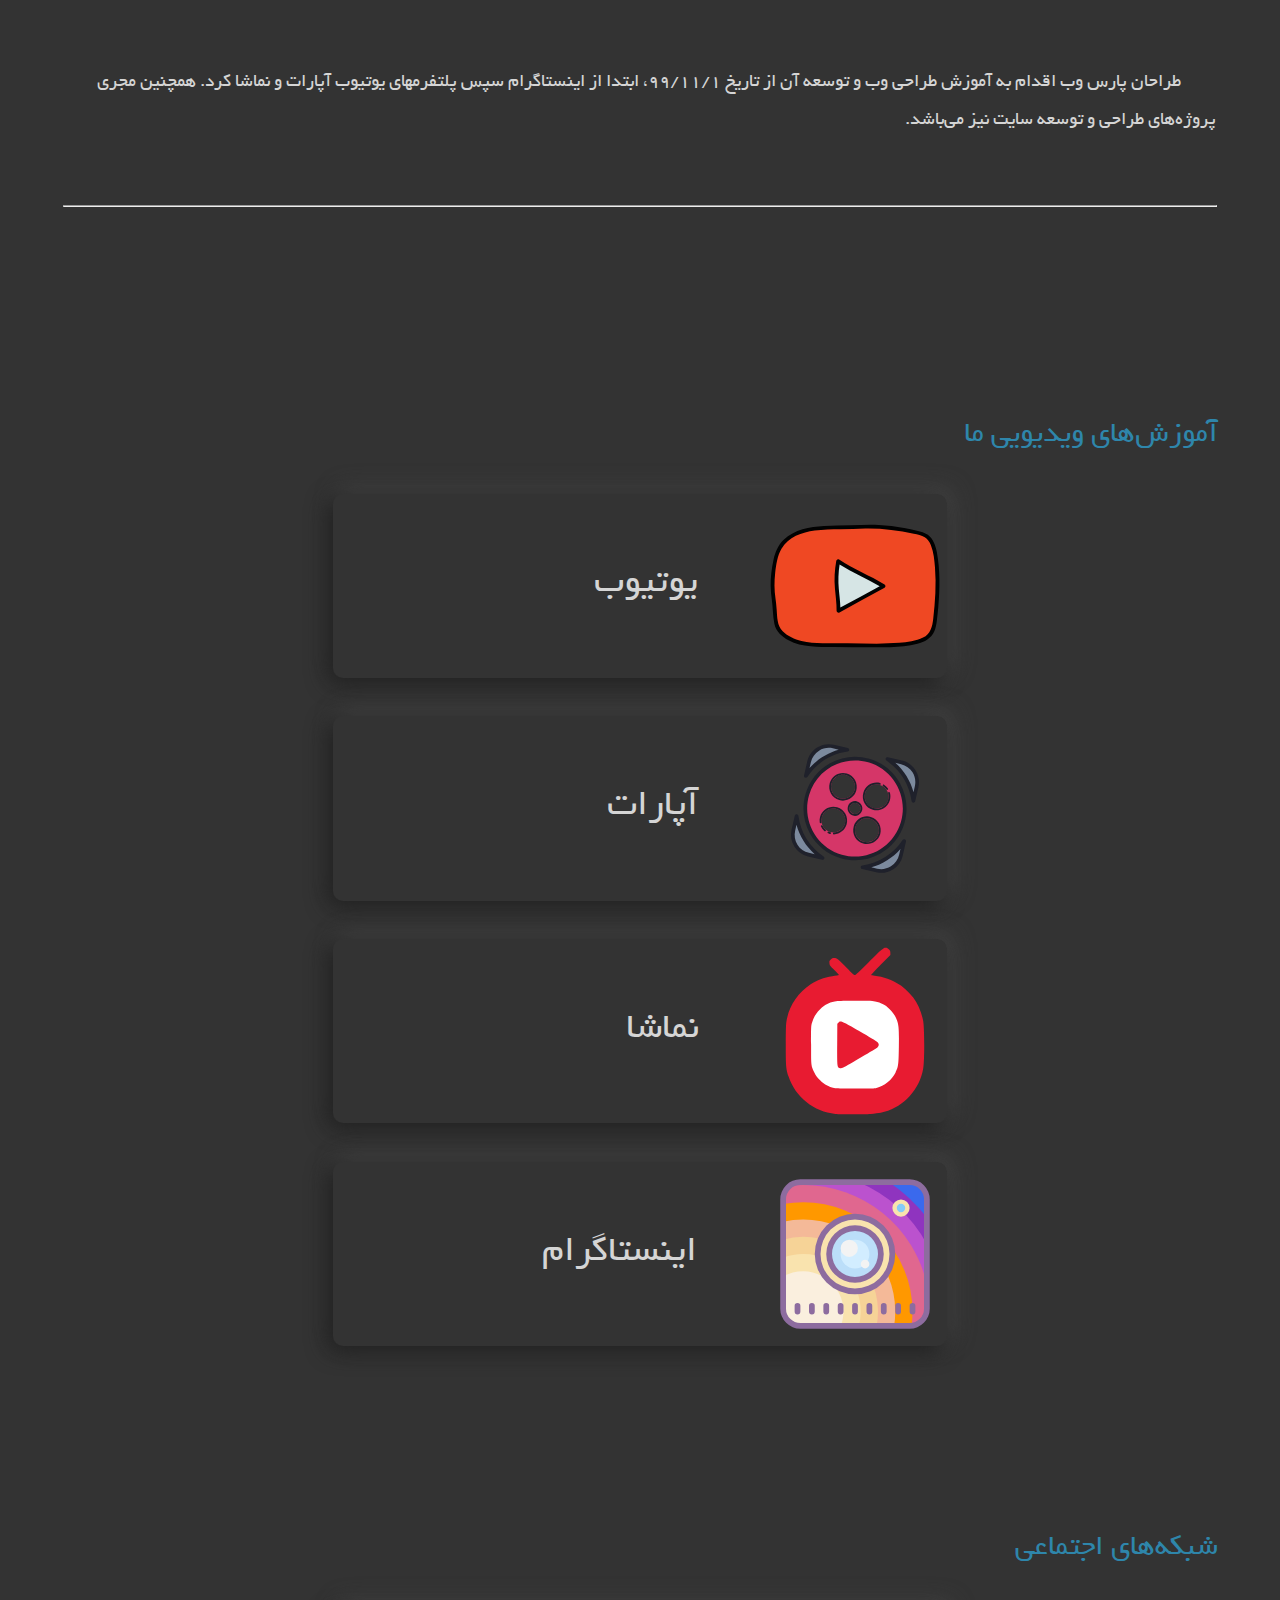
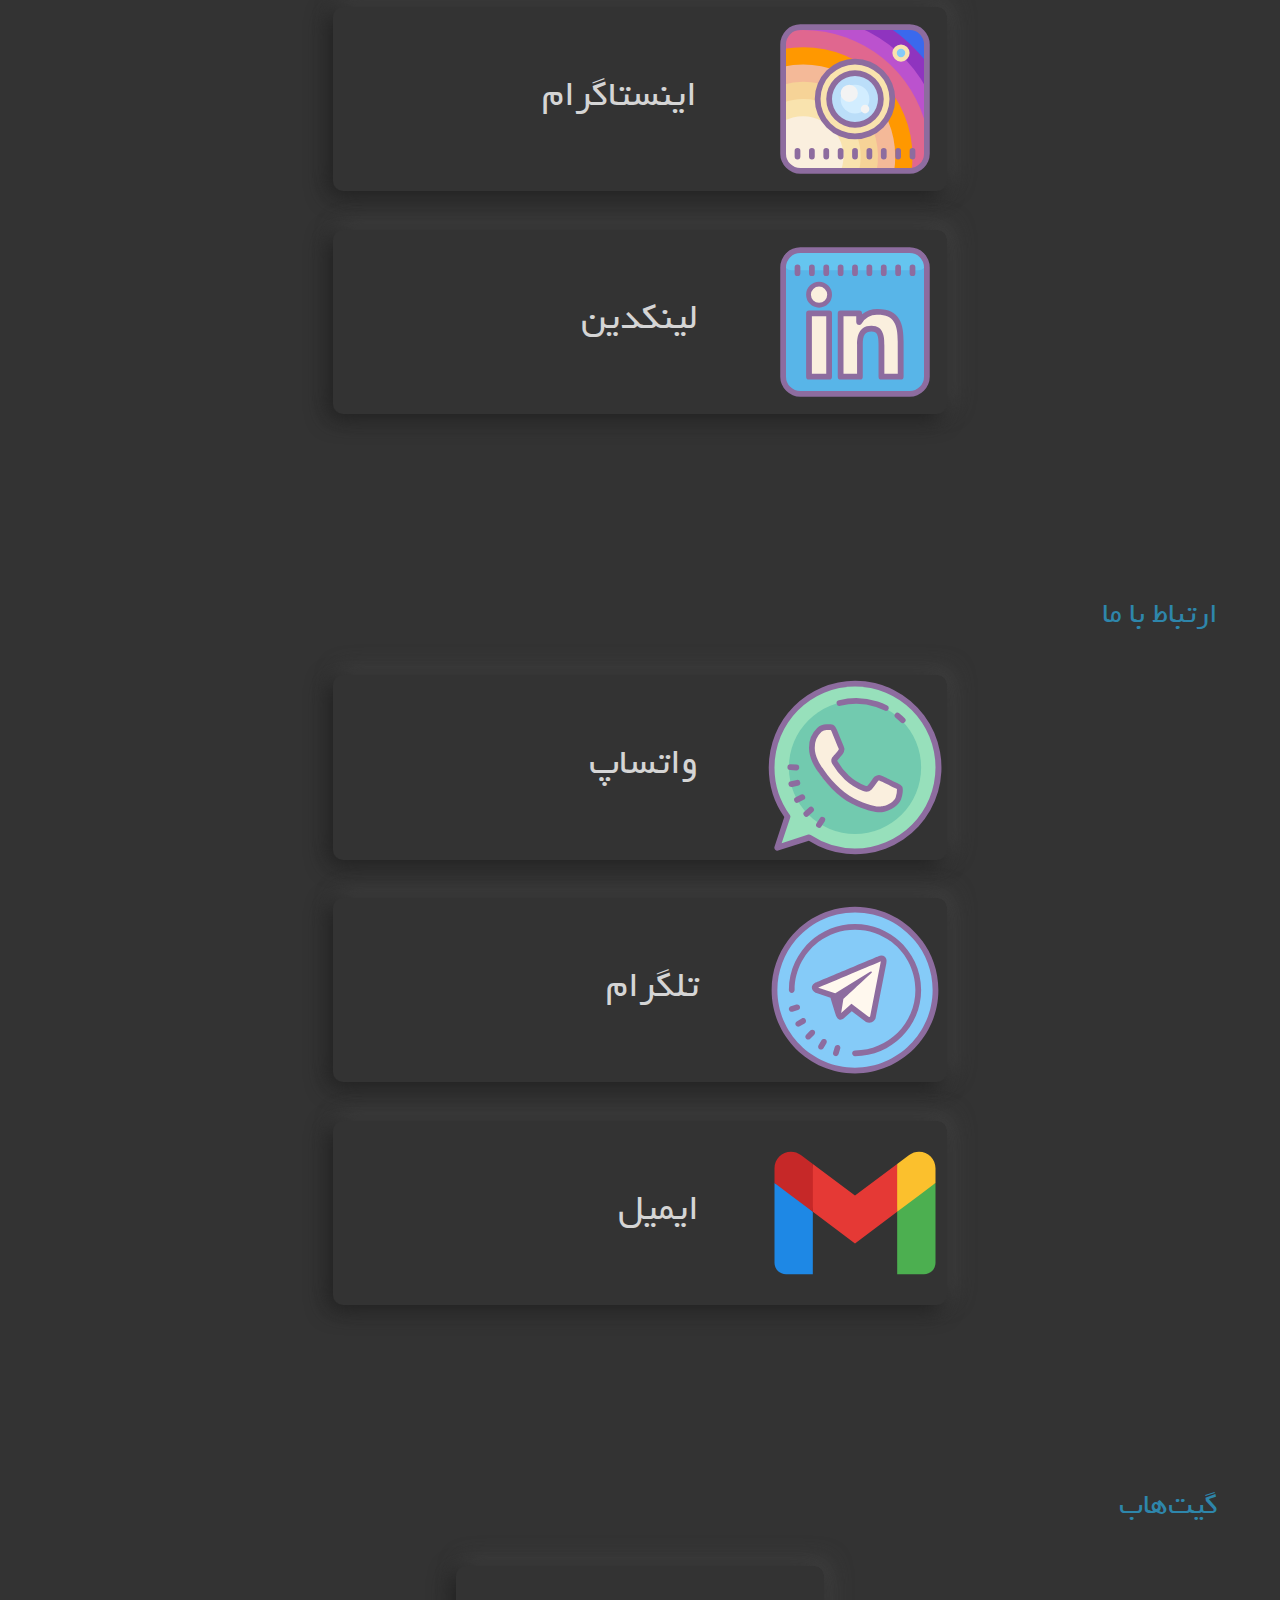
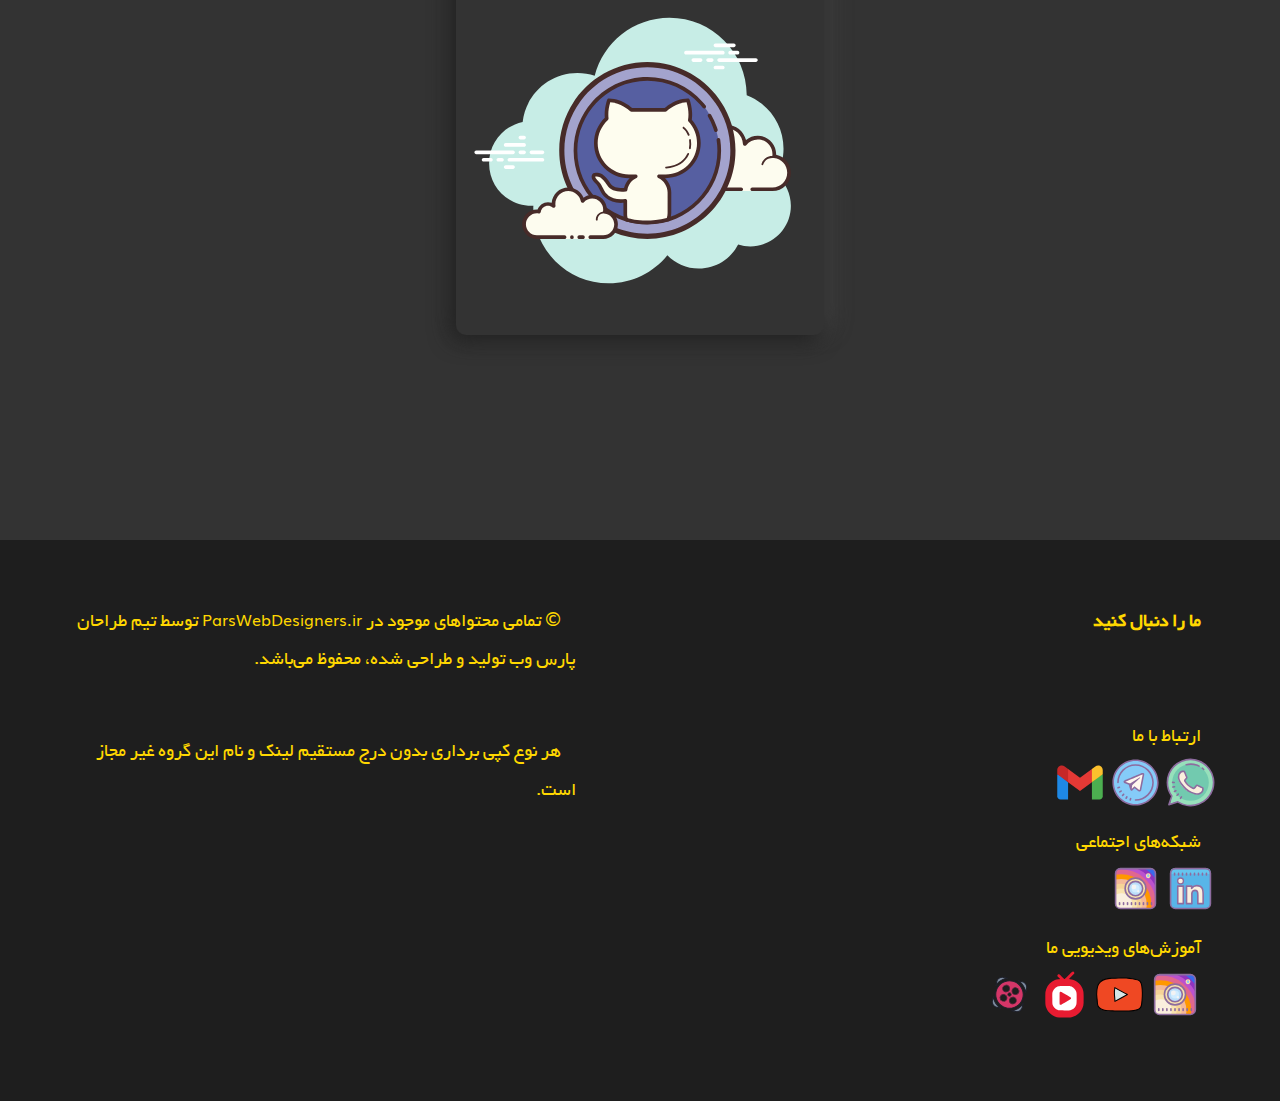
==== aboutus.html @ df64f540 "change fontsize instagram in about.html button" ====
<!DOCTYPE html>
<html lang="fa">
    <head>
        <meta charset="utf-8"/>
        <meta name="description" content=""/>
        <meta name="keywords" content=""/>
        <meta name="author" content="arya yaminy * 010arya010@gmail.com"/>
        <meta name="viewport" content="width=device-width , initial-scale=1"/>
        <link rel="icon" href="./img/icon.png"/>
        <link rel="stylesheet" type="text/css" media="only screen and (min-width: 0px) and (max-width:600px)" href="./css/600K.css"/>
        <link rel="stylesheet" type="text/css" media="only screen and (min-width: 601px)" href="./css/600B.css"/>
        <title></title>
    </head>
    <body>
        <header>
            <p style="margin: 5%;">طراحان پارس وب اقدام به آموزش طراحی وب و توسعه آن از تاریخ 99/11/1، ابتدا از 
            اینستاگرام سپس پلتفرمهای یوتیوب آپارات و نماشا کرد. همچنین مجری پروژه‌های طراحی و توسعه سایت نیز می‌باشد.</p>
        </header>
        <hr style="width: 90%;margin: auto;"/>
        <main>
            <section>
                <p class="aboutus-head">آموزش‌های ویدیویی ما</p>

                <section>
                    <br>
                    <a href="https://www.youtube.com/channel/UCqETI6yPthdZq1aOGPH5ucQ" target="_blank">
                    <section class="links">
                        <img src="./img/socialmedia/learn/youtube.svg" style="width:30%;">
                        <p style="margin-right:10%;font-size: 200%;">یوتیوب</p>
                    </section>
                    </a>
                    <br>
                    <a href="https://www.aparat.com/ParsWebDesigners" target="_blank">
                    <section class="links">
                        <img src="./img/socialmedia/learn/aparat.svg" style="width:30%;">
                        <p style="margin-right:10%;font-size: 200%;">آپارات</p>
                    </section>
                    </a>
                    <br>
                    <a href="https://www.namasha.com/ParsWebDesigners/videos" target="_blank">
                    <section class="links">
                        <img src="./img/socialmedia/learn/namasha.svg" style="width:30%;">
                        <p style="margin-right:10%;font-size: 200%;">نماشا</p>
                    </section>
                    </a>
                    <br>
                    <a href="https://www.instagram.com/parswebdesigners/" target="_blank">
                    <section class="links">
                        <img src="./img/socialmedia/learn/instagram.svg" style="width:30%;">
                        <p class="instagram">اینستاگرام</p>
                    </section>
                    </a>
                </section>
            </section>
            <section>
                <p class="aboutus-head">شبکه‌های اجتماعی</p>
                <section>
                    <br>
                    <a href="https://www.instagram.com/parswebdesigners/" target="_blank">
                    <section class="links">
                        <img src="./img/socialmedia/socialmedia/instagram.svg" style="width:30%;">
                        <p class="instagram">اینستاگرام</p>
                    </section>
                    </a>
                    <br>
                    <a href="https://www.linkedin.com/company/76335561/admin/" target="_blank">
                    <section class="links">
                        <img src="./img/socialmedia/socialmedia/linkedin.svg" style="width:30%;">
                        <p style="margin-right:10%;font-size: 200%;">لینکدین</p>
                    </section>
                    </a>
                </section>
                
            </section> 
            <section>
                <p class="aboutus-head">ارتباط با ما</p>
                <section>
                    <br>
                    <a href="https://api.whatsapp.com/send?phone=989300805515" target="_blank">
                    <section class="links">
                        <img src="./img/socialmedia/connect/whatsapp.svg" style="width:30%;">
                        <p style="margin-right:10%;font-size: 200%;">واتساپ</p>
                    </section>
                    </a>
                    <br>
                    <a href="https://t.me/parswebdesigners" target="_blank">
                    <section class="links">
                        <img src="./img/socialmedia/connect/telegram.svg" style="width:30%;">
                        <p style="margin-right:10%;font-size: 200%;">تلگرام</p>
                    </section>
                    </a>
                    <br>
                    <a href="mailto:parswebdesigners@gmail.com" target="_blank">
                    <section class="links">
                        <img src="./img/socialmedia/connect/gmail.svg" style="width:30%;">
                        <p style="margin-right:10%;font-size: 200%;">ایمیل</p>
                    </section>
                    </a>
                </section>
            </section>
            <section>
                <p class="aboutus-head">گیت‌هاب</p><br>
                <a href="https://github.com/ParsWebDesigners?tab=repositories">
                <section class="links" style="text-align:center;width:30%;">
                <img src="./img/socialmedia/github.svg" style="width:100%;"/>
                </section>
                </a>    
            </section>
        </main>
        
        <footer>
            <section style="float: left;width: 40%;padding: 5%;">
                <p>&copy; تمامی محتواهای موجود در <span style="font-size: 85%;">ParsWebDesigners.ir</span> توسط تیم طراحان پارس وب تولید و طراحی شده، محفوظ می‌باشد.</p><br>
                <p style="margin-top: 3%;width: 100%;">هر نوع کپی برداری بدون درج مستقیم لینک و نام این گروه غیر مجاز است.</p>                
            </section>

            <section style="float: right;width: 40%;padding: 5%;">
                <p><b>ما را دنبال کنید</b></p>
                <br><br>
                <p>ارتباط با ما</p>
                <a href="https://api.whatsapp.com/send?phone=989300805515"><img src="./img/socialmedia/connect/whatsapp.svg" class="width10_footer"></a>
                <a href="https://t.me/parswebdesigners"><img src="./img/socialmedia/connect/telegram.svg" class="width10_footer"></a>
                <a href="mailto:parswebdesigners@gmail.com"><img src="./img/socialmedia/connect/gmail.svg" class="width10_footer"></a>
                <br>
                <p>شبکه‌های اجتماعی</p> 
                <a href="https://www.linkedin.com/company/parswebdesigners"><img src="./img/socialmedia/socialmedia/linkedin.svg" class="width10_footer"></a>
                <a href="https://www.instagram.com/parswebdesigners/"><img src="./img/socialmedia/socialmedia/instagram.svg" class="width10_footer"></a>
                <!-- <img src="./img/socialmedia/social media/badgeRGB.svg" class="width10_footer"> -->
                <br>
                <p>آموزش‌های ویدیویی ما</p>
                <div class="desktop-img">
                    <a href="https://www.instagram.com/parswebdesigners/"><img src="./img/socialmedia/learn/instagram.svg" class="block-img"></a>
                    <a href="https://www.youtube.com/channel/UCqETI6yPthdZq1aOGPH5ucQ"><img src="./img/socialmedia/learn/youtube.svg" class="block-img"></a>
                    <a href="https://www.namasha.com/ParsWebDesigners/videos"><img src="./img/socialmedia/learn/namasha.svg" class="block-img"></a>
                    <a href="https://www.aparat.com/ParsWebDesigners"><img src="./img/socialmedia/learn/aparat.svg" class="block-img"></a>
                </div>
            </section>
            <div style="clear: both;"></div>
       </footer>
    </body>
</html>
---- css/600K.css ----
*{
    padding: 0px;
    margin: 0px;
}
@font-face{
    font-family:fa;
    src:url('./font/Yekan.ttf'),url('./font/Yekan.woff?#iefix');
}
@font-face{
    font-family: eng;
    src:url('./font/Muli.ttf'),url('./font/Muli.woff?#iefix');
}
a{
    color: #d5d5d5;
    text-decoration: none;
}
body{
    background-color: #333;
    color: #d5d5d5;
    direction: rtl;
    line-height: 200%;
    font-size: 110%;
    font-family: fa,eng;
    text-indent: 4%;
}
.width-img-head{
    width: 100%;
}
.img-fig{
    display:block;margin:auto;width: 90%;       
}
.figcaption-index{
    font-weight: bolder;font-size: 200%;padding: 5% 5% 0 0;margin-top: 2%;
}
.article-link_index{
    padding:5%; background-color:#119822;text-decoration: none;color: #fff;border-radius: 10px;
}
.article-link_index:active{
    background: linear-gradient(225deg, #0f891f, #12a324);
}
.article-link_index:hover{
    background: linear-gradient(225deg, #0f891f, #12a324);
}
main{
    margin: 1%;padding: 1%;
} 
.neo-soft{
    padding: 5%;border-radius: 30px;
    background: linear-gradient(225deg, #373737, #2e2e2e);
    box-shadow:  -10px 10px 20px #141414,
                 10px -10px 20px #525252;
}
footer{
    margin-top: 15%;
    background-color: #1e1e1e;
    color: #ffd700;
    font-size: 70%;
}
.width10_footer{
    width:20%;
    padding: 1%;
}
.block-img{
    display: block;
    width: 25%;
    padding: 1%;
}
.aboutus-img_learn{
    width: 50%;
    margin: 5%;
}
#aboutus-img_learn{
    width: 35%;
}
.img-container{
display: flex;align-items: center;
text-align: center;
justify-content: center;
}
.aboutus-img_socialmedia{
    width: 15%;
    margin: 5%;
}
.aboutus-img_connect{
    width: 15%;
    margin: 5%;
}
.aboutus-head{
    color: #2e86ab;
    font-size: 150%;
    margin-top: 15%;
}
.links{
    box-shadow:  -5px 5px 21px #1e1e1e,5px -5px 21px #484848;
    border-radius: 10px;
    width:70%;
    margin: 0 auto;
    display: flex;
    align-items: center;
}
.links:hover{
    box-shadow: inset -5px 5px 21px #1e1e1e,
            inset 5px -5px 21px #484848;
}
.links:active{
    box-shadow: inset -5px 5px 21px #1e1e1e,
            inset 5px -5px 21px #484848;
}
.instagram{
    margin-right:10%;font-size: 160%;font-weight: 500;
}
/*code editor*/
#Editor {
    direction: ltr;
    width: 100%;
    height: 500px;
    margin: 0 auto 0 auto;
    font-family: eng;
}

.Keys{
    display: inline-block;
    width: 50%;
     
}

#Key{
    display: none;
    
}

#Output-hide{
    display: none;
}

#Editor textarea,iframe{
    border:2px solid #ddd;
    height:500px;
    display: flex;
    padding: 10px;
    width: calc(100% - 20px);
}

#Editor textarea{
    resize: none;
    font-family: eng;
    background-color: #151718;
    color: #55b5db;
    font-size: 100%;
    display: block;
    font-family: eng;
}

#Editor textarea,input,iframe {
    border: none;
    overflow: auto;
    outline: none;

    -webkit-box-shadow: none;
    -moz-box-shadow: none;
    box-shadow: none;

}
#Browser{
    background-color: white;
}

#Run{
    text-align: center;
    height: auto;
    width: 100%;
    border-radius: 5px;
    
}
.Run__key{
    width: 50%;
    font-size: 125%;
    color: #8b0000;
    background-color: rgba(213,213,213,0.85); 
    font-family: eng;
    border-radius: 10px;
    box-shadow: 4px 8px 1px #5d5d5d;
    margin: 10% auto;
}

.Run__key:hover{
    font-weight: bold;
    text-shadow: 2.5px 2.5px 2px #1d0000;
    background-color: rgba(213,213,213);
    box-shadow: 4px 8px 1px rgba(213,213,213,0.7);
    
}
---- css/600B.css ----
*{
    padding: 0px;
    margin: 0px;
}
a{
    color: #d5d5d5;
    text-decoration: none;
}
@font-face{
    font-family:fa;
    src:url('./font/Yekan.ttf'),url('./font/Yekan.woff?#iefix');
}
@font-face{
    font-family: eng;
    src:url('./font/Muli.ttf'),url('./font/Muli.woff?#iefix');
}
body{
    background-color: #333;
    color: #d5d5d5;
    direction: rtl;
    line-height: 200%;
    font-size: 120%;
    font-family: fa,eng;
    text-indent: 3%;
}
.width-img-head{
    width: 50%;
}
.img-fig{
    display:block;margin:auto;width: 70%;       
}
.figcaption-index{
    font-weight: bolder;font-size: 250%;padding: 5% 5% 5% 0;
}
.article-link_index{
    padding:3%; background:linear-gradient(225deg, #12a324, #0f891f);text-decoration: none;color: #fff;border-radius: 10px;
}
.article-link_index:active{
    background: linear-gradient(225deg, #0f891f, #12a324);
}
.article-link_index:hover{
    background: linear-gradient(225deg, #0f891f, #12a324);
}
main{
    margin: 1%;padding: 1%;
} 
.neo-soft{
    padding: 5%;border-radius: 30px;
    background: linear-gradient(225deg, #373737, #2e2e2e);
    box-shadow:  -10px 10px 20px #141414,
                 10px -10px 20px #525252;
}
footer{
    margin-top: 15%;
    background-color: #1e1e1e;
    color: #ffd700;
}
.width10_footer{
    width:10%;
}
.block-img{
    display: inline-block;
    width: 10%;
}
.aboutus-img_learn{
    width: 50%;
    margin: 5%;
}
#aboutus-img_learn{
    width: 35%;
}
.img-container{
display: flex;align-items: center;
text-align: center;
justify-content: center;
}
.aboutus-img_socialmedia{
    width: 15%;
    margin: 5%;
}
.aboutus-img_connect{
    width: 15%;
    margin: 5%;
}
.aboutus-head{
    color: #2e86ab;
    font-size: 160%;
    margin-top: 15%;
}
.links{
    box-shadow:  -5px 5px 21px #1e1e1e,5px -5px 21px #484848;
    border-radius: 10px;
    width:50%;
    margin: 0 auto;
    display: flex;
    align-items: center;
}
.links:hover{
    box-shadow: inset -5px 5px 21px #1e1e1e,
            inset 5px -5px 21px #484848;
}
.links:active{
    box-shadow: inset -5px 5px 21px #1e1e1e,
            inset 5px -5px 21px #484848;
}
.instagram{
    margin-right:10%;font-size: 200%;
}
/*code editor*/
#Editor {
    direction: ltr;
    width: 590px;
    height: 590px;
    margin: 0 auto 0 auto;
    font-family: eng;
}

.Keys{
    display: inline-block;
    width: 50%;
     
}

#Key{
    display: none;
    
}

#Output-hide{
    display: none;
}

#Editor textarea,iframe{
    border:2px solid #ddd;
    height: 590px;
    display: flex;
    padding: 10px;
    width: 570px;
}

#Editor textarea{
    resize: none;
    font-family: eng;
    background-color: #151718;
    color: #55b5db;
    font-size: 100%;
    display: block;
    font-family: eng;
}

#Editor textarea,input,iframe {
    border: none;
    overflow: auto;
    outline: none;

    -webkit-box-shadow: none;
    -moz-box-shadow: none;
    box-shadow: none;

}
#Browser{
    background-color: white;
}

#Run{
    text-align: center;
    height: auto;
    width: 100%;
    border-radius: 5px;
}
.Run__key{
    width: 50%;
    font-size: 125%;
    color: #8b0000;
    background-color: rgba(213,213,213,0.85); 
    font-family: eng;
    border-radius: 10px;
    box-shadow: 4px 8px 1px #5d5d5d;
    margin: 5% auto;
}

.Run__key:hover{
    font-weight: bold;
    text-shadow: 2.5px 2.5px 2px #1d0000;
    background-color: rgba(213,213,213);
    box-shadow: 4px 8px 1px rgba(213,213,213,0.7);
    
}
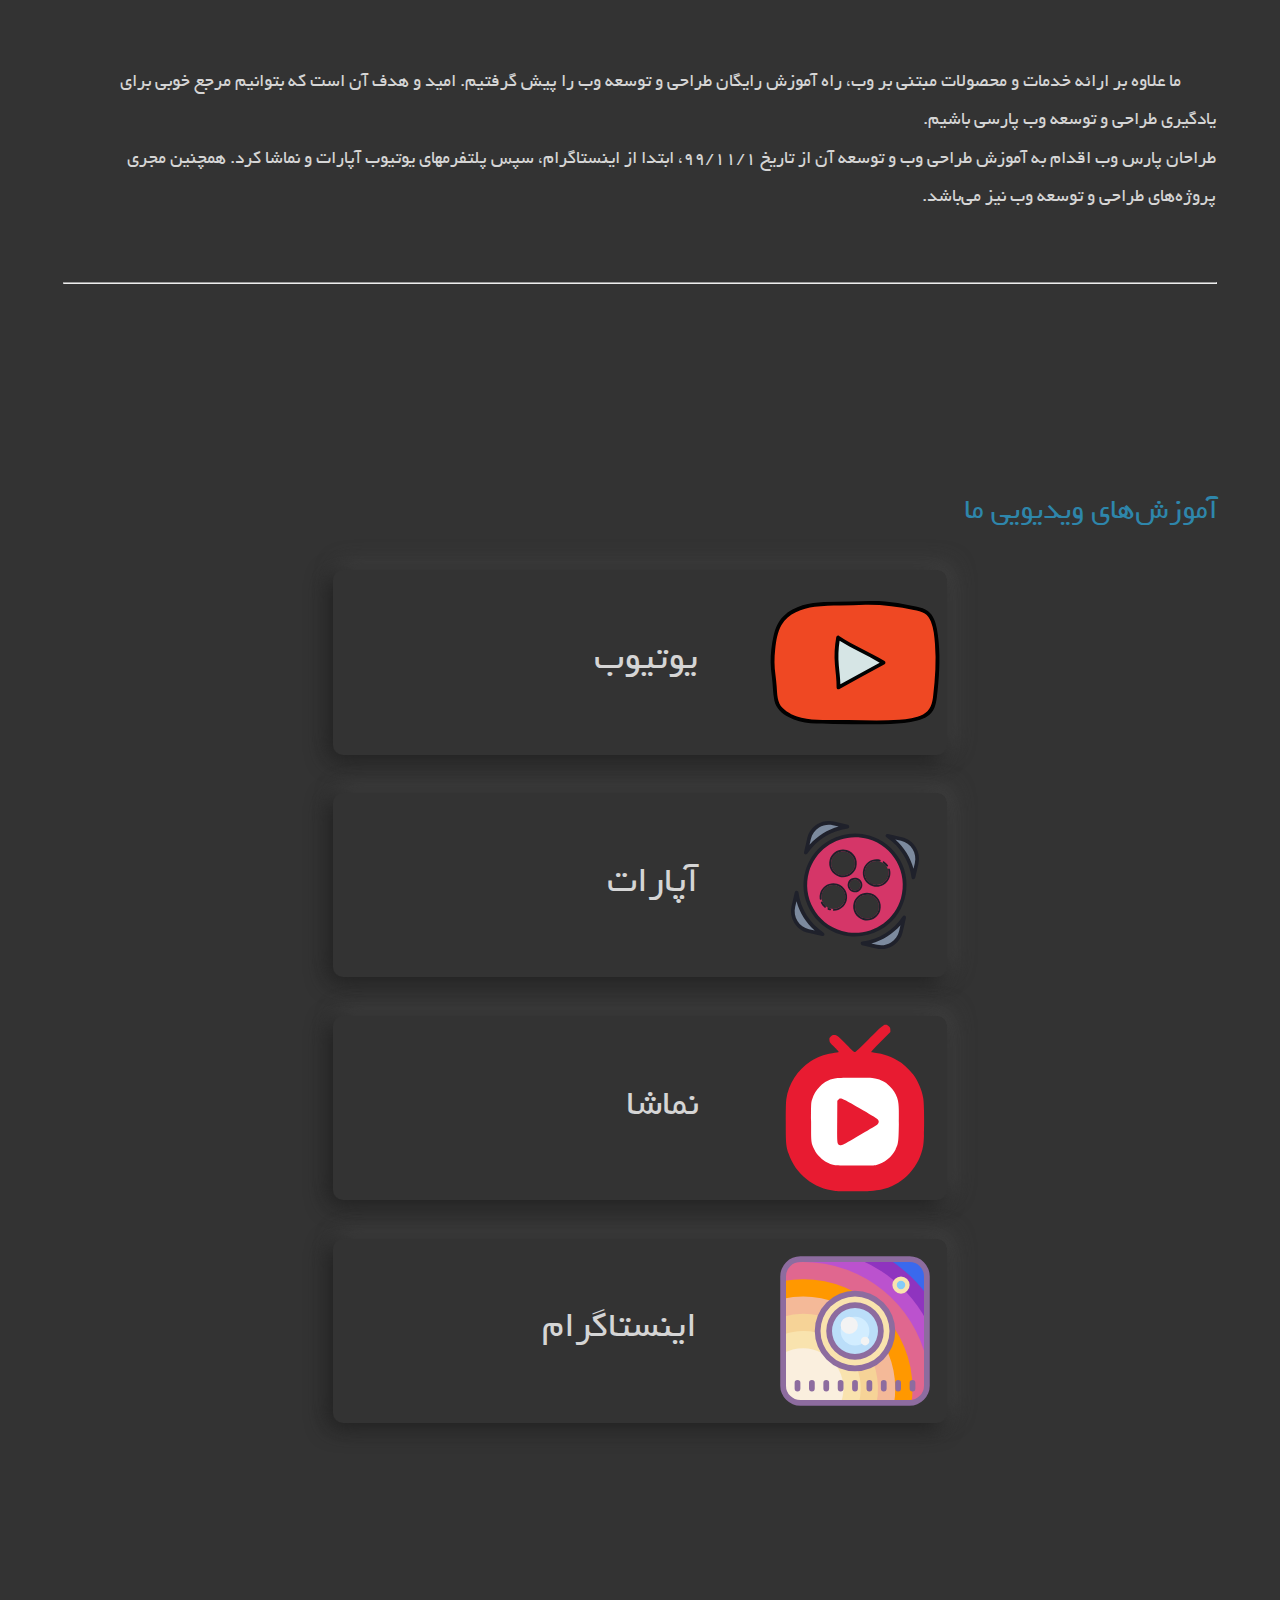
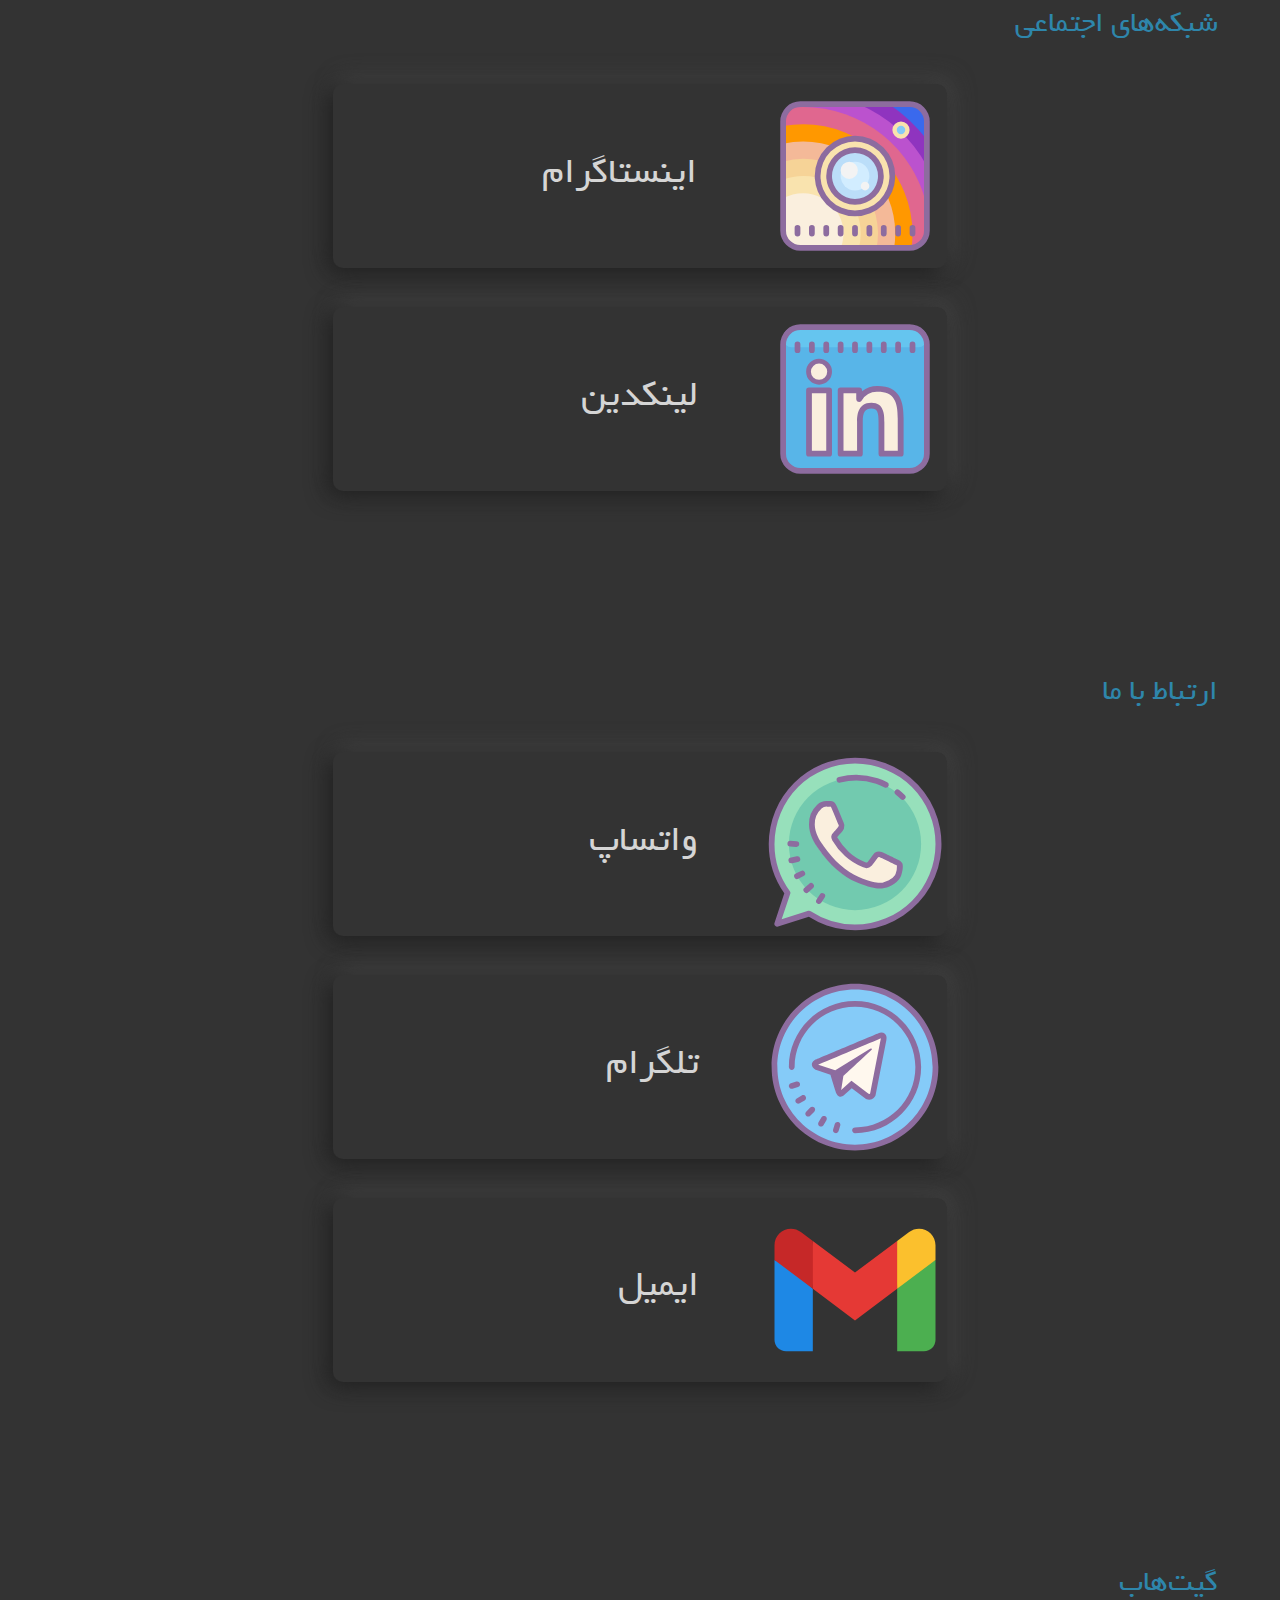
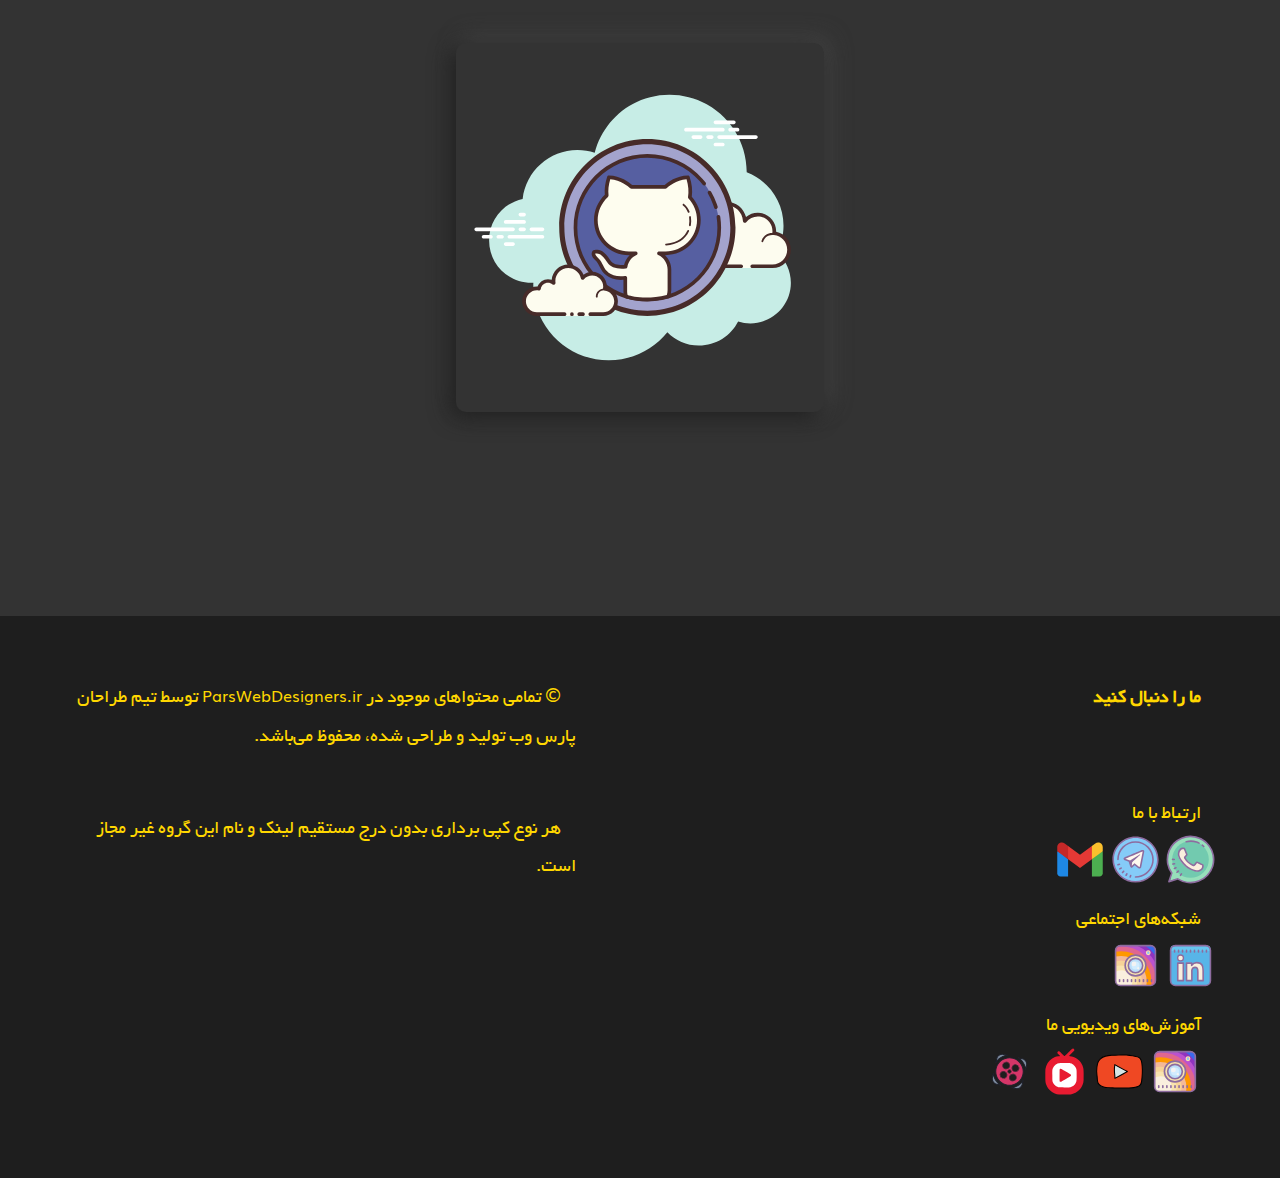
==== commit 1d2ba2dc: "seo aboutus & parscode" ====
--- a/aboutus.html
+++ b/aboutus.html
@@ -13,8 +13,10 @@
     </head>
     <body>
         <header>
-            <p style="margin: 5%;">طراحان پارس وب اقدام به آموزش طراحی وب و توسعه آن از تاریخ 99/11/1، ابتدا از 
-            اینستاگرام سپس پلتفرمهای یوتیوب آپارات و نماشا کرد. همچنین مجری پروژه‌های طراحی و توسعه سایت نیز می‌باشد.</p>
+            <p style="margin: 5%;">ما علاوه بر ارائه خدمات و محصولات مبتنی بر وب، راه آموزش رایگان طراحی و توسعه وب را پیش گرفتیم.
+                امید و هدف آن است که بتوانیم مرجع خوبی برای یادگیری طراحی و توسعه وب پارسی باشیم.<br>
+                طراحان پارس وب اقدام به آموزش طراحی وب و توسعه آن از تاریخ 99/11/1، ابتدا از 
+            اینستاگرام، سپس پلتفرمهای یوتیوب آپارات و نماشا کرد. همچنین مجری پروژه‌های طراحی و توسعه وب نیز می‌باشد.</p>
         </header>
         <hr style="width: 90%;margin: auto;"/>
         <main>
--- a/css/600K.css
+++ b/css/600K.css
@@ -169,24 +169,42 @@
     text-align: center;
     height: auto;
     width: 100%;
-    border-radius: 5px;
-    
+    border-radius: 5px;   
 }
 .Run__key{
     width: 50%;
-    font-size: 125%;
-    color: #8b0000;
-    background-color: rgba(213,213,213,0.85); 
+    font-size: 90%;
+    color: #d5d5d5;
+    background-color: #333; 
     font-family: eng;
     border-radius: 10px;
-    box-shadow: 4px 8px 1px #5d5d5d;
     margin: 10% auto;
+    box-shadow:  -4px 4px 13px #242424,
+             4px -4px 13px #424242;
+    padding: 5%;
+    font-weight: bolder;
 }
 
 .Run__key:hover{
-    font-weight: bold;
-    text-shadow: 2.5px 2.5px 2px #1d0000;
-    background-color: rgba(213,213,213);
-    box-shadow: 4px 8px 1px rgba(213,213,213,0.7);
+    box-shadow: inset -4px 4px 10px #242424,
+            inset 4px -4px 10px #424242;
     
+}
+#Code::-webkit-scrollbar{
+    width: 8px;
+
+}
+#Code::-webkit-scrollbar-thumb{
+    background-color: #317b22;
+    border-radius: 2.5px;
+    background-image: -webkit-linear-gradient(45deg,#84c318 25%, transparent 25%,transparent 50%, #84c318 50%, #84c318 75%, transparent 75%,transparent);
+}
+#Code::-webkit-scrollbar-track{
+    background-color: #e8e1ef;
+    border-radius: 2.5px;
+    box-shadow: inset 0 0 5px black;
+}
+#Code::-webkit-scrollbar-thumb:hover{
+    background: #84c318;
+
 }--- a/css/600B.css
+++ b/css/600B.css
@@ -118,13 +118,8 @@
 .Keys{
     display: inline-block;
     width: 50%;
-     
-}
-
-#Key{
-    display: none;
-    
-}
+}
+
 
 #Output-hide{
     display: none;
@@ -166,23 +161,42 @@
     text-align: center;
     height: auto;
     width: 100%;
-    border-radius: 5px;
+    border-radius: 5px;   
 }
 .Run__key{
     width: 50%;
-    font-size: 125%;
-    color: #8b0000;
-    background-color: rgba(213,213,213,0.85); 
-    font-family: eng;
-    border-radius: 10px;
-    box-shadow: 4px 8px 1px #5d5d5d;
+    font-size: 90%;
+    color: #d5d5d5;
+    background-color: #333; 
+    font-family: eng;
+    border-radius: 10px;    
     margin: 5% auto;
+    box-shadow:  -4px 4px 13px #242424,
+             4px -4px 13px #424242;
+    padding: 5%;
+    font-weight: bolder;
 }
 
 .Run__key:hover{
-    font-weight: bold;
-    text-shadow: 2.5px 2.5px 2px #1d0000;
-    background-color: rgba(213,213,213);
-    box-shadow: 4px 8px 1px rgba(213,213,213,0.7);
+    box-shadow: inset -4px 4px 10px #242424,
+            inset 4px -4px 10px #424242;
     
 }
+#Code::-webkit-scrollbar{
+    width: 8px;
+
+}
+#Code::-webkit-scrollbar-thumb{
+    background-color: #317b22;
+    border-radius: 2.5px;
+    background-image: -webkit-linear-gradient(45deg,#84c318 25%, transparent 25%,transparent 50%, #84c318 50%, #84c318 75%, transparent 75%,transparent);
+}
+#Code::-webkit-scrollbar-track{
+    background-color: #e8e1ef;
+    border-radius: 2.5px;
+    box-shadow: inset 0 0 5px black;
+}
+#Code::-webkit-scrollbar-thumb:hover{
+    background: #84c318;
+
+}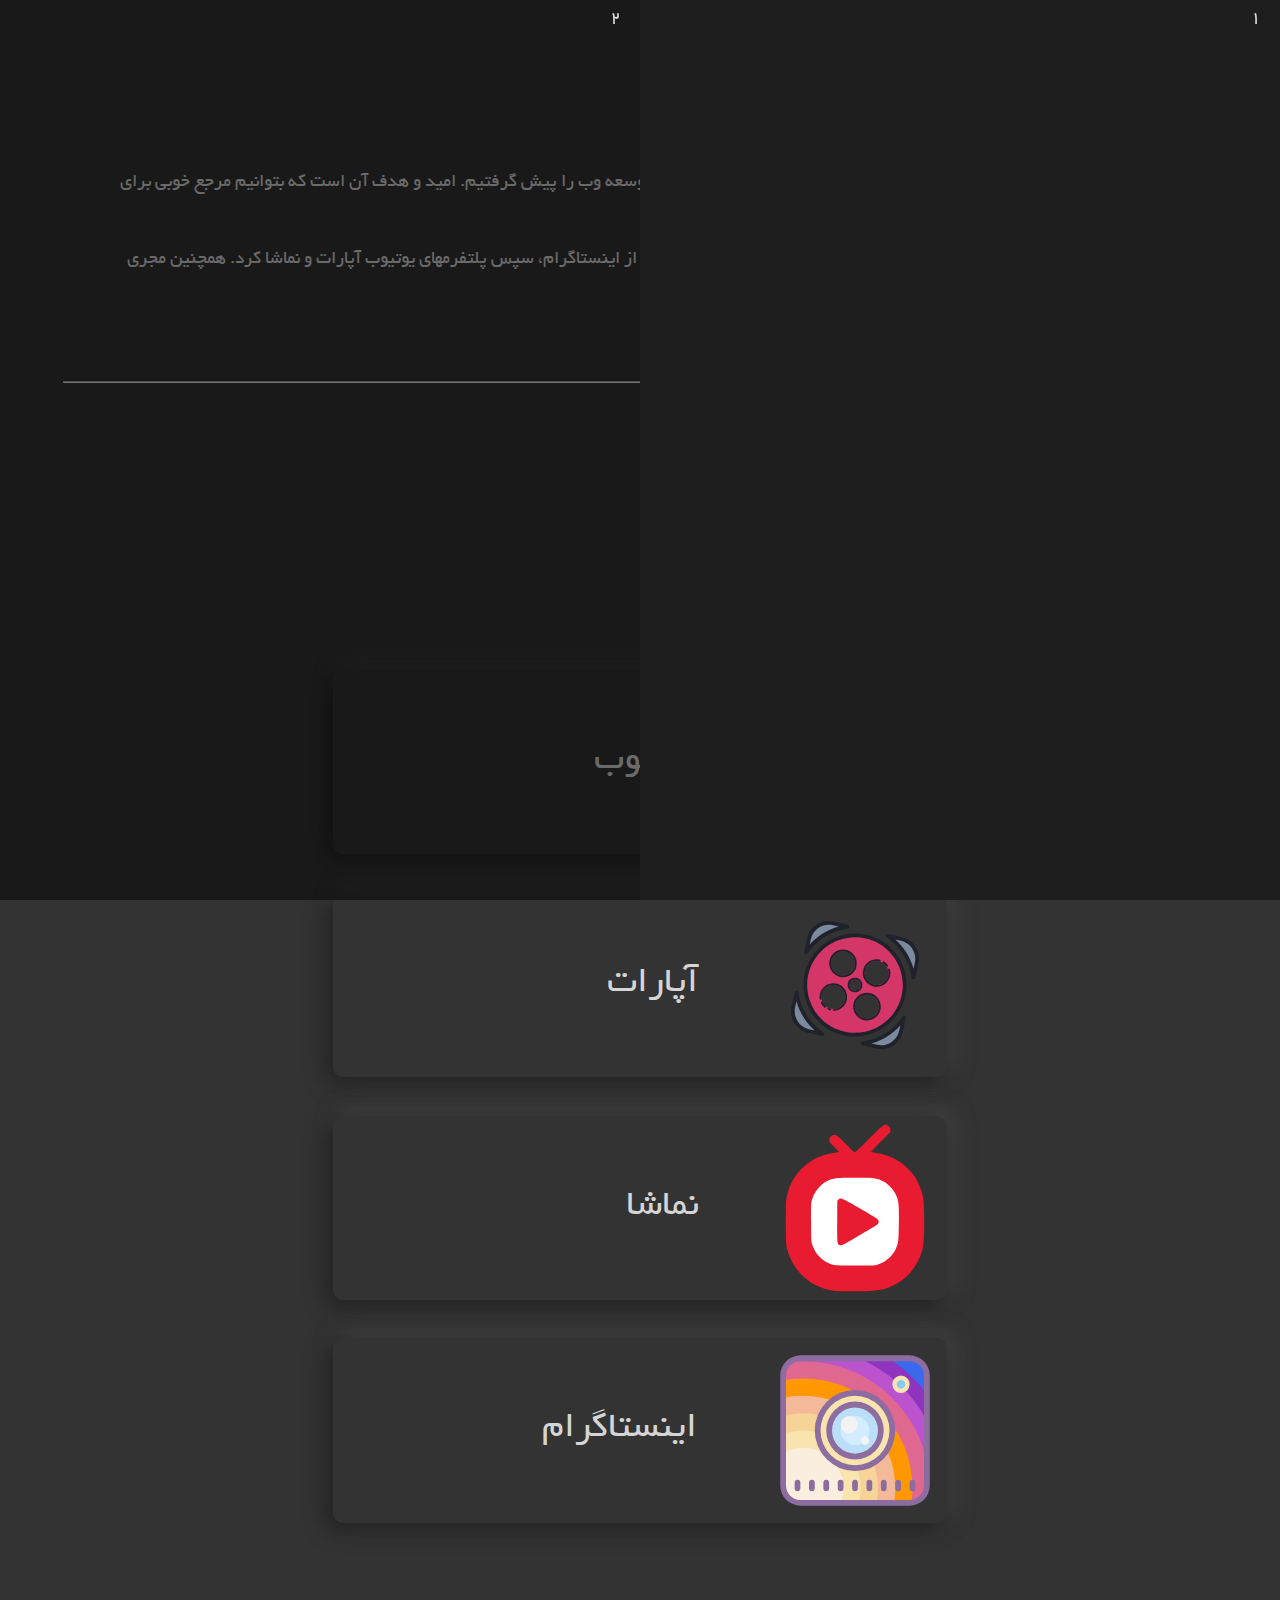
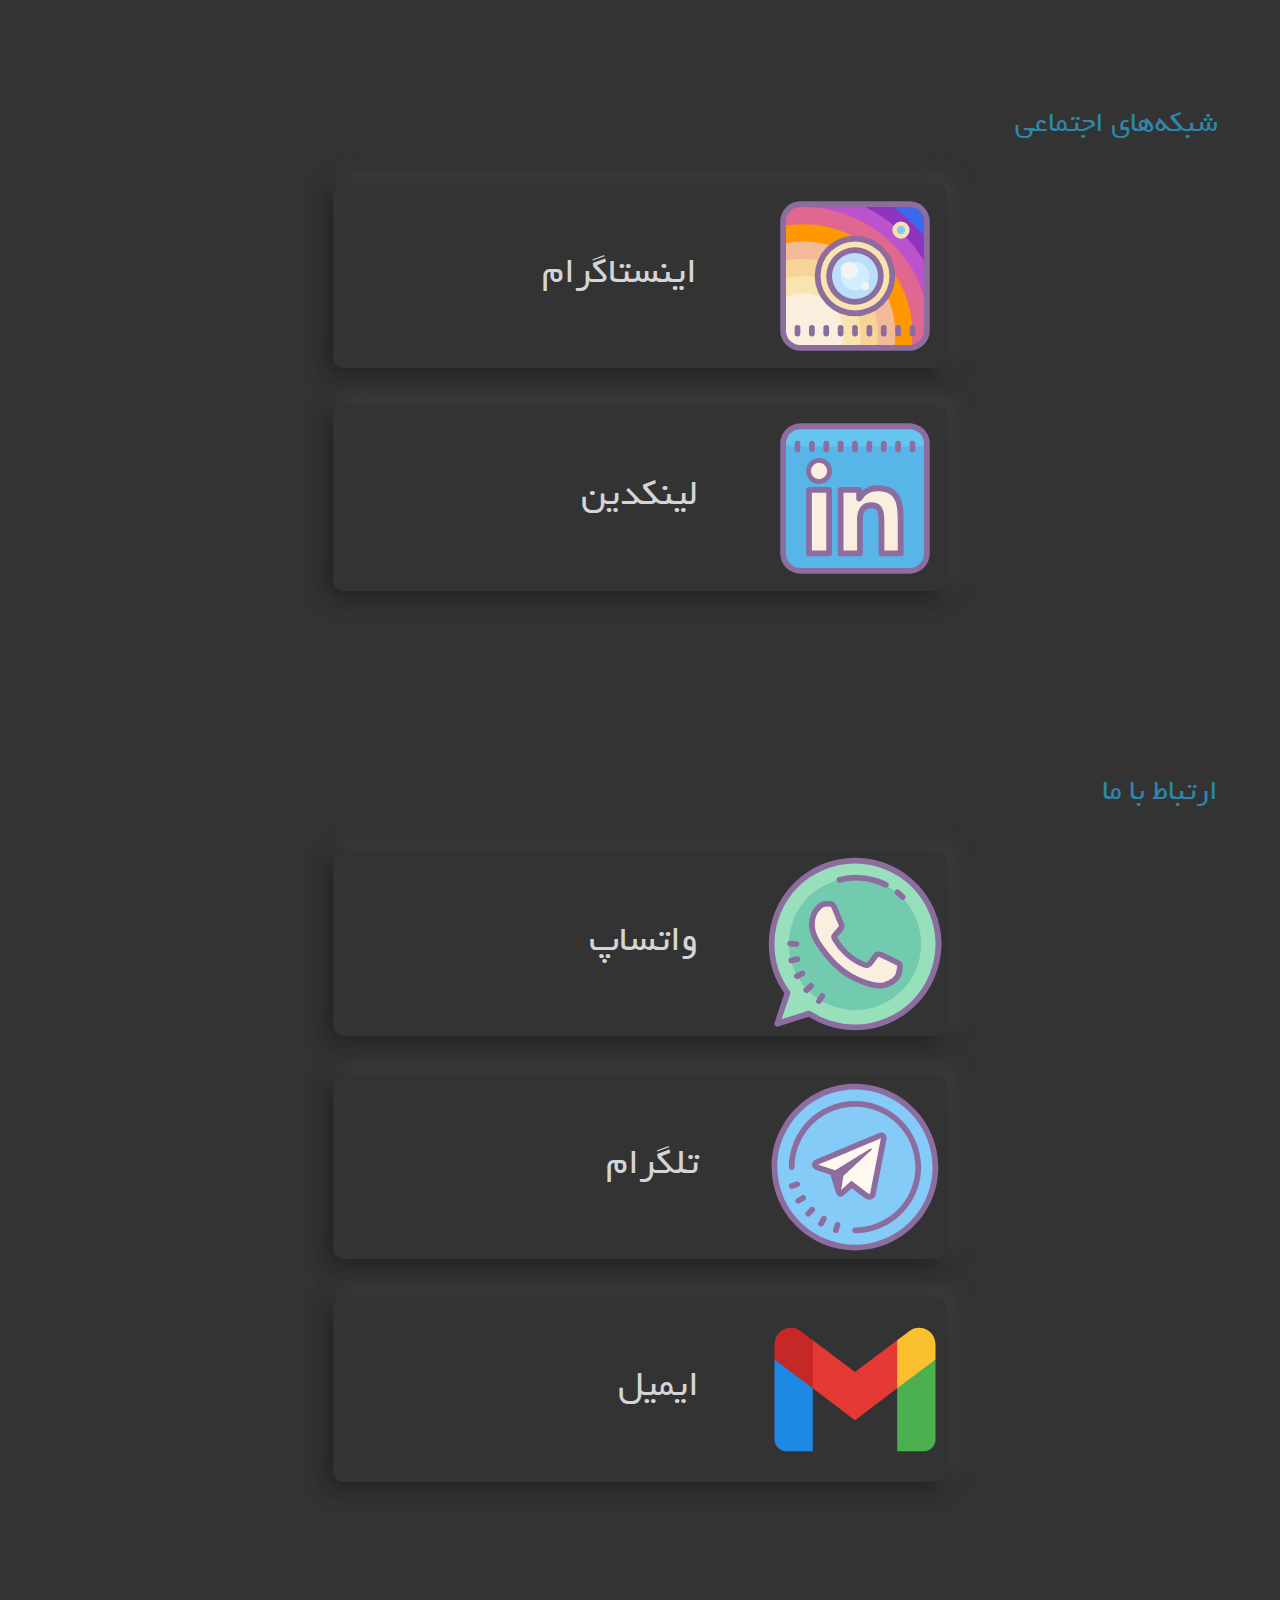
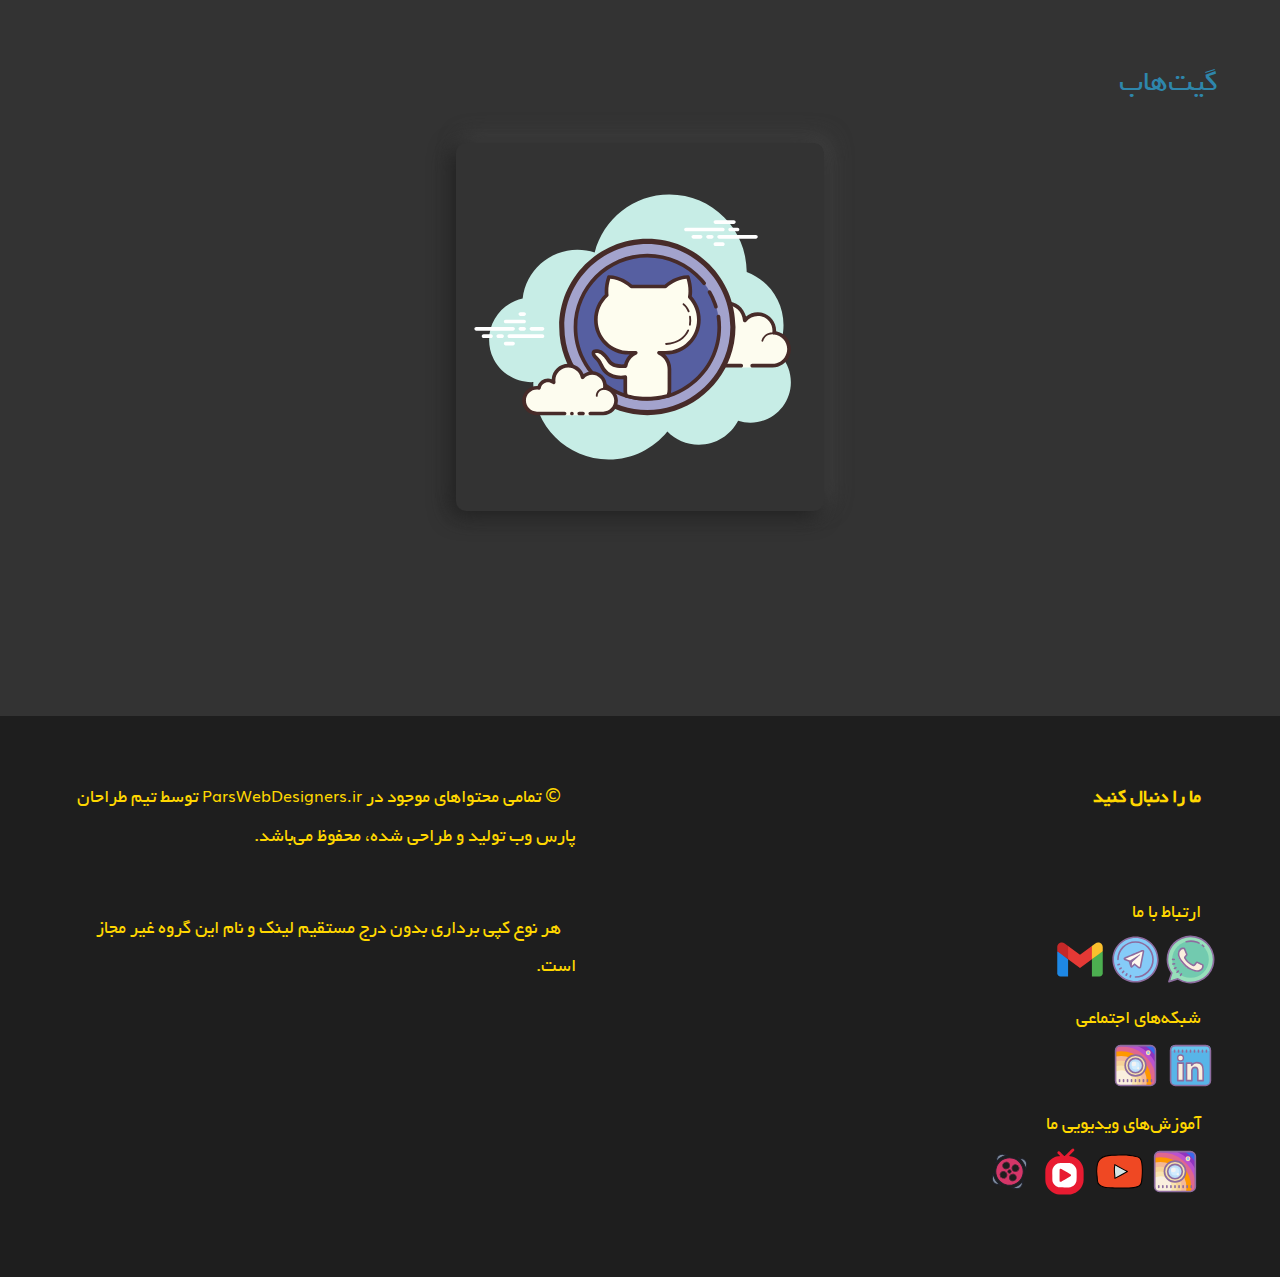
==== commit 5cd15255: "seo" ====
--- a/aboutus.html
+++ b/aboutus.html
@@ -12,6 +12,19 @@
         <title></title>
     </head>
     <body>
+        <section style="color:#ffd700;text-indent: 0; margin: 3% 2%;">
+            <svg xmlns="http://www.w3.org/2000/svg" width="45" height="45" fill="currentColor" class="bi bi-menu-button-wide-fill" viewBox="0 0 16 16">
+                <path d="M1.5 0A1.5 1.5 0 0 0 0 1.5v2A1.5 1.5 0 0 0 1.5 5h13A1.5 1.5 0 0 0 16 3.5v-2A1.5 1.5 0 0 0 14.5 0h-13zm1 2h3a.5.5 0 0 1 0 1h-3a.5.5 0 0 1 0-1zm9.927.427A.25.25 0 0 1 12.604 2h.792a.25.25 0 0 1 .177.427l-.396.396a.25.25 0 0 1-.354 0l-.396-.396zM0 8a2 2 0 0 1 2-2h12a2 2 0 0 1 2 2v5a2 2 0 0 1-2 2H2a2 2 0 0 1-2-2V8zm1 3v2a1 1 0 0 0 1 1h12a1 1 0 0 0 1-1v-2H1zm14-1V8a1 1 0 0 0-1-1H2a1 1 0 0 0-1 1v2h14zM2 8.5a.5.5 0 0 1 .5-.5h9a.5.5 0 0 1 0 1h-9a.5.5 0 0 1-.5-.5zm0 4a.5.5 0 0 1 .5-.5h6a.5.5 0 0 1 0 1h-6a.5.5 0 0 1-.5-.5z"/>
+            </svg>
+        </section>
+        <nav style="height: 100%;display: flex;
+            position: fixed;
+            top: 0;left: 0;
+            right: 0;bottom: 0;
+        ">
+            <section style="background-color: #1e1e1e;display: inline-block;width: 50%;">1</section>
+            <section style="background-color: rgba(0, 0, 0, 0.5);display: inline-block;width: 50%;">2</section>
+        </nav>
         <header>
             <p style="margin: 5%;">ما علاوه بر ارائه خدمات و محصولات مبتنی بر وب، راه آموزش رایگان طراحی و توسعه وب را پیش گرفتیم.
                 امید و هدف آن است که بتوانیم مرجع خوبی برای یادگیری طراحی و توسعه وب پارسی باشیم.<br>
--- a/css/600K.css
+++ b/css/600K.css
@@ -133,12 +133,11 @@
     display: none;
 }
 
-#Editor textarea,iframe{
+#Editor textarea{
     border:2px solid #ddd;
     height:500px;
     display: flex;
     padding: 10px;
-    width: calc(100% - 20px);
 }
 
 #Editor textarea{
@@ -163,6 +162,8 @@
 }
 #Browser{
     background-color: white;
+        width: 100%;
+        height: 500px;
 }
 
 #Run{
@@ -173,7 +174,7 @@
 }
 .Run__key{
     width: 50%;
-    font-size: 90%;
+    font-size: 60%;
     color: #d5d5d5;
     background-color: #333; 
     font-family: eng;
--- a/css/600B.css
+++ b/css/600B.css
@@ -125,7 +125,7 @@
     display: none;
 }
 
-#Editor textarea,iframe{
+#Editor textarea{
     border:2px solid #ddd;
     height: 590px;
     display: flex;
@@ -143,6 +143,8 @@
     font-family: eng;
 }
 
+
+
 #Editor textarea,input,iframe {
     border: none;
     overflow: auto;
@@ -152,6 +154,11 @@
     -moz-box-shadow: none;
     box-shadow: none;
 
+}
+#Browser{
+    background-color: white;
+    width: 590px;
+    height: 590px;
 }
 #Browser{
     background-color: white;
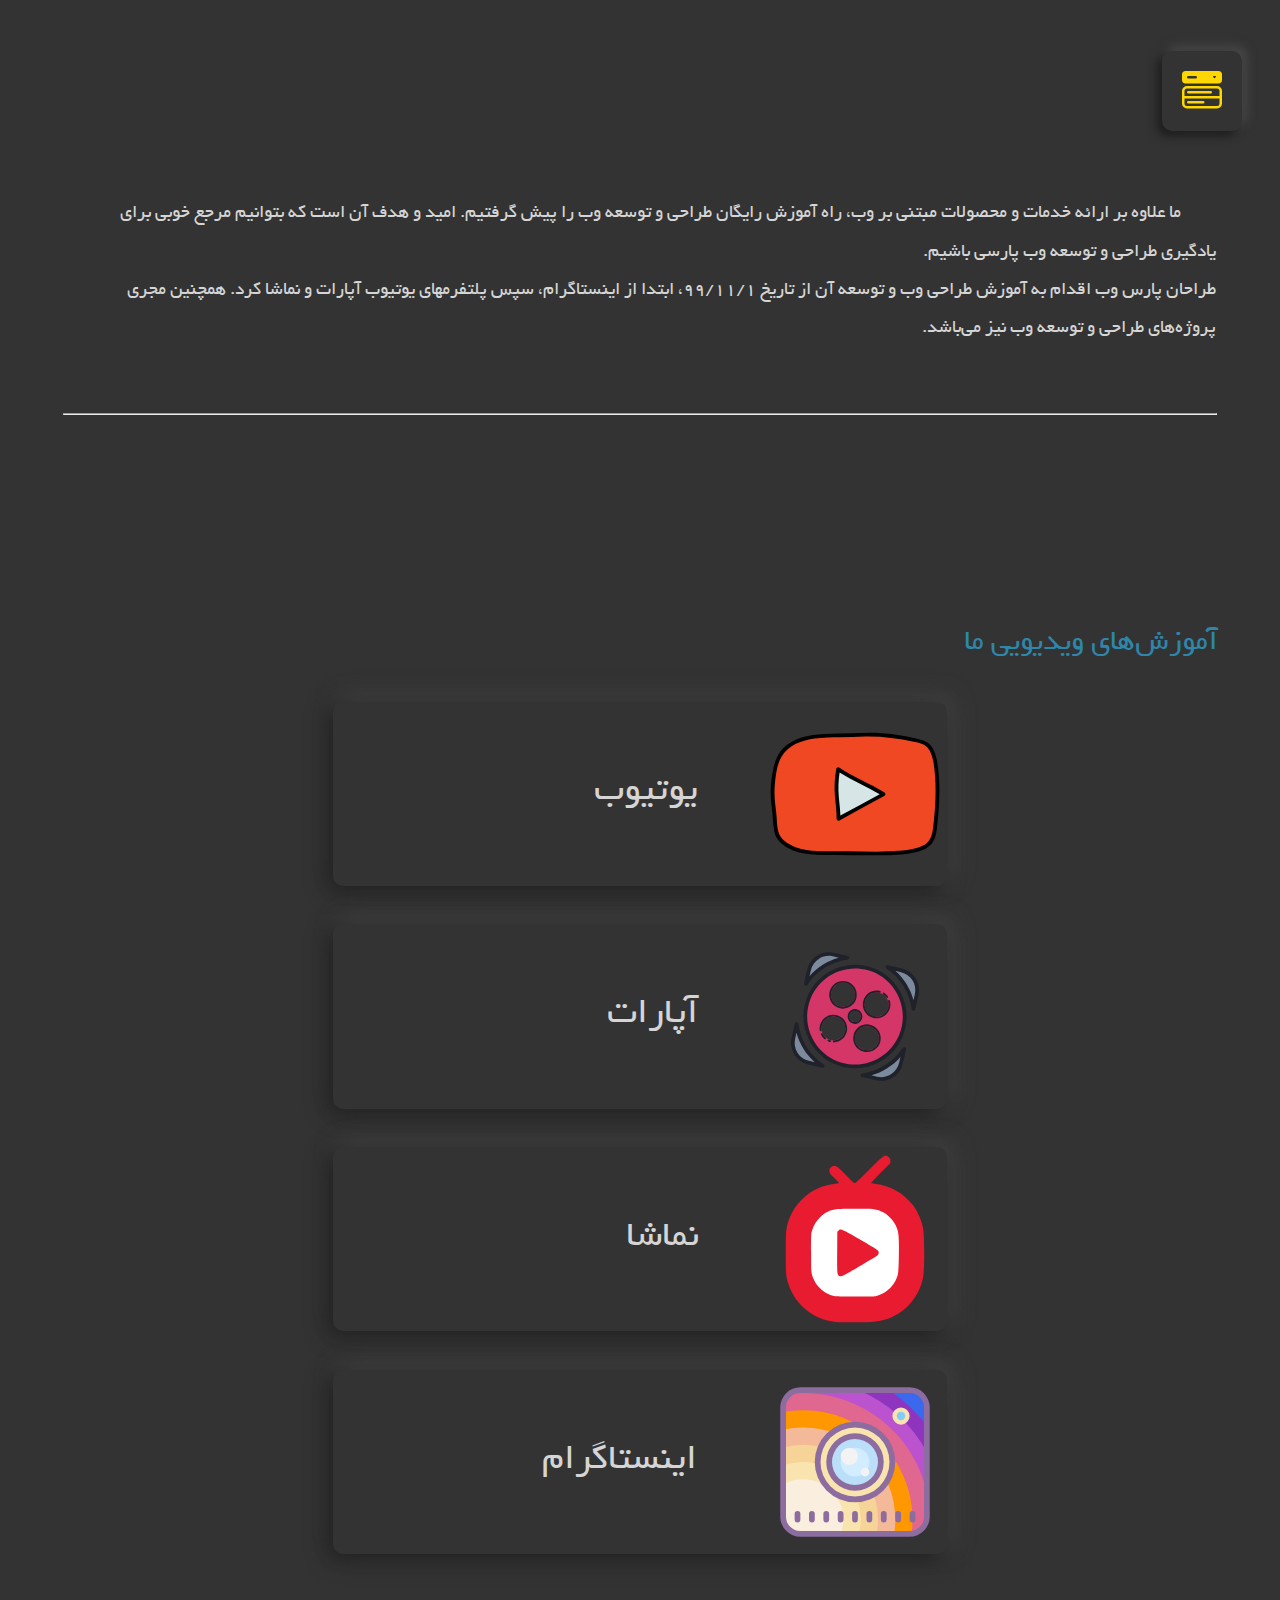
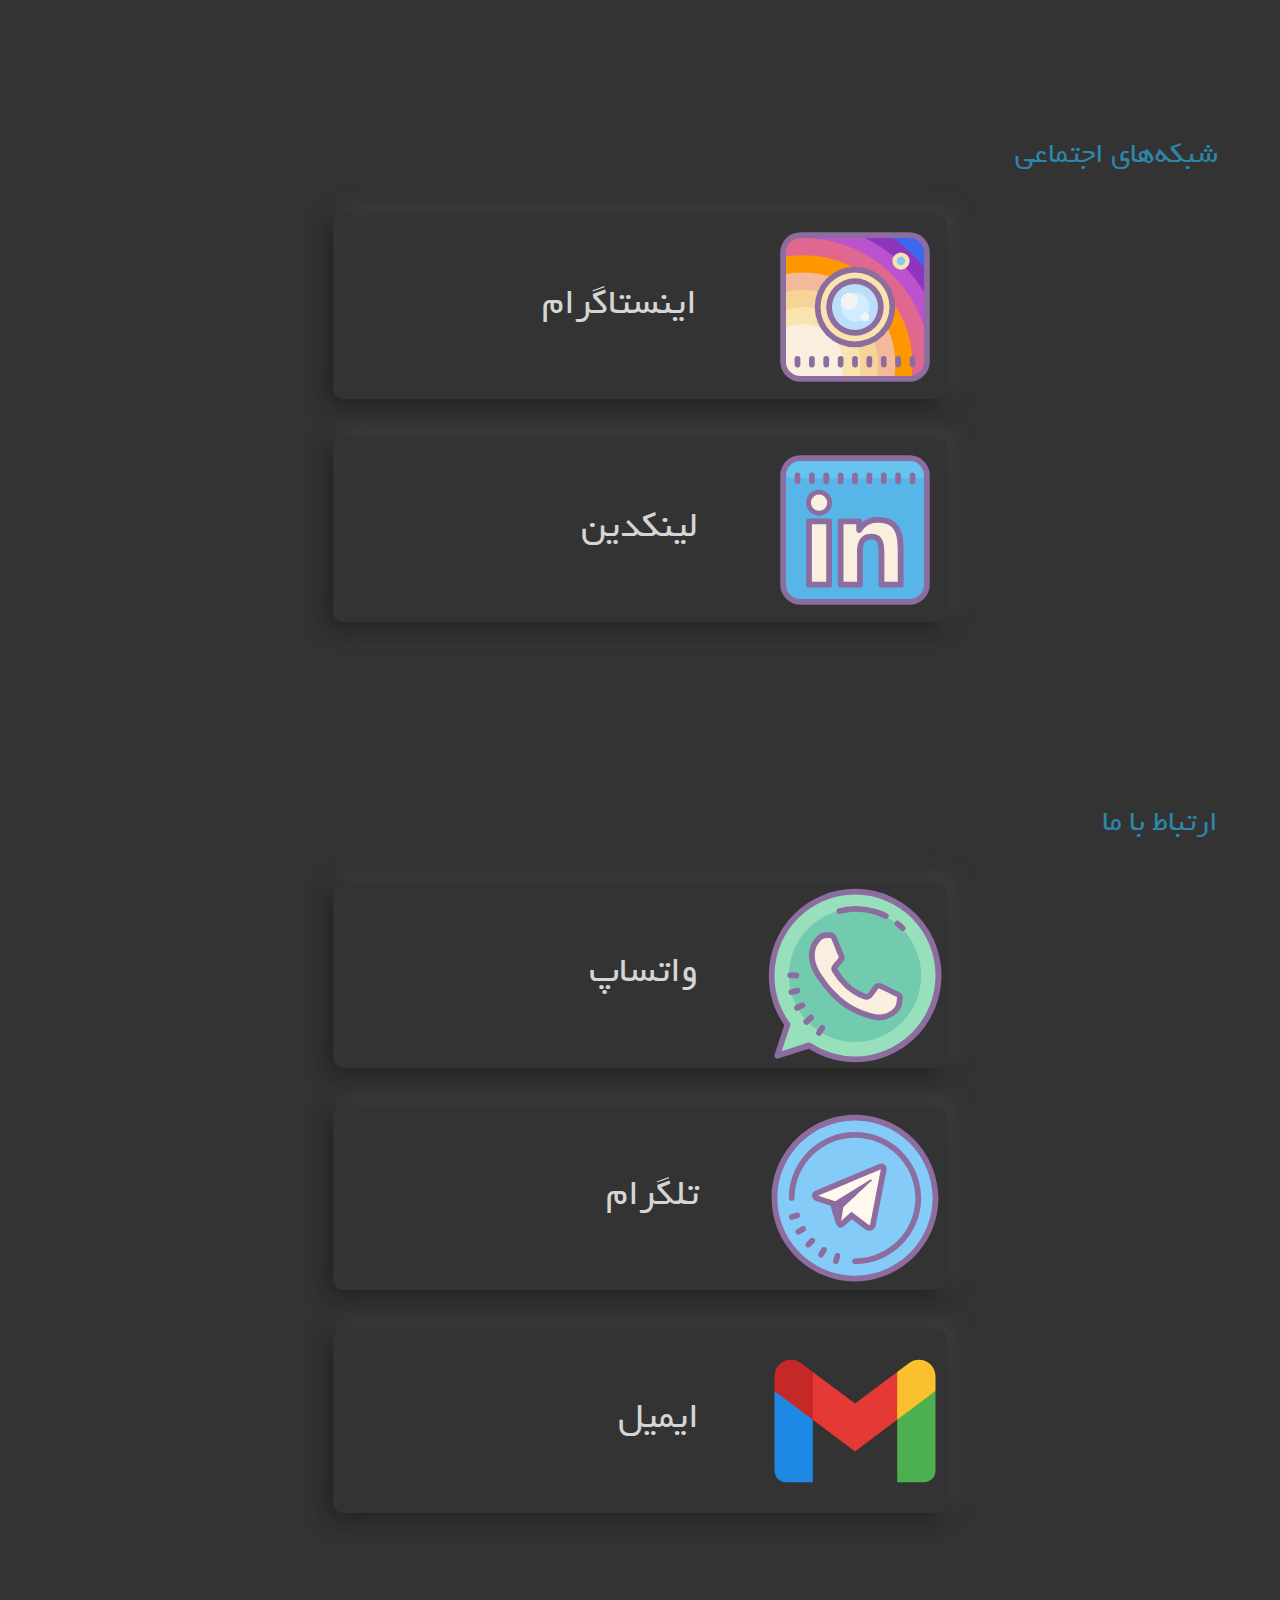
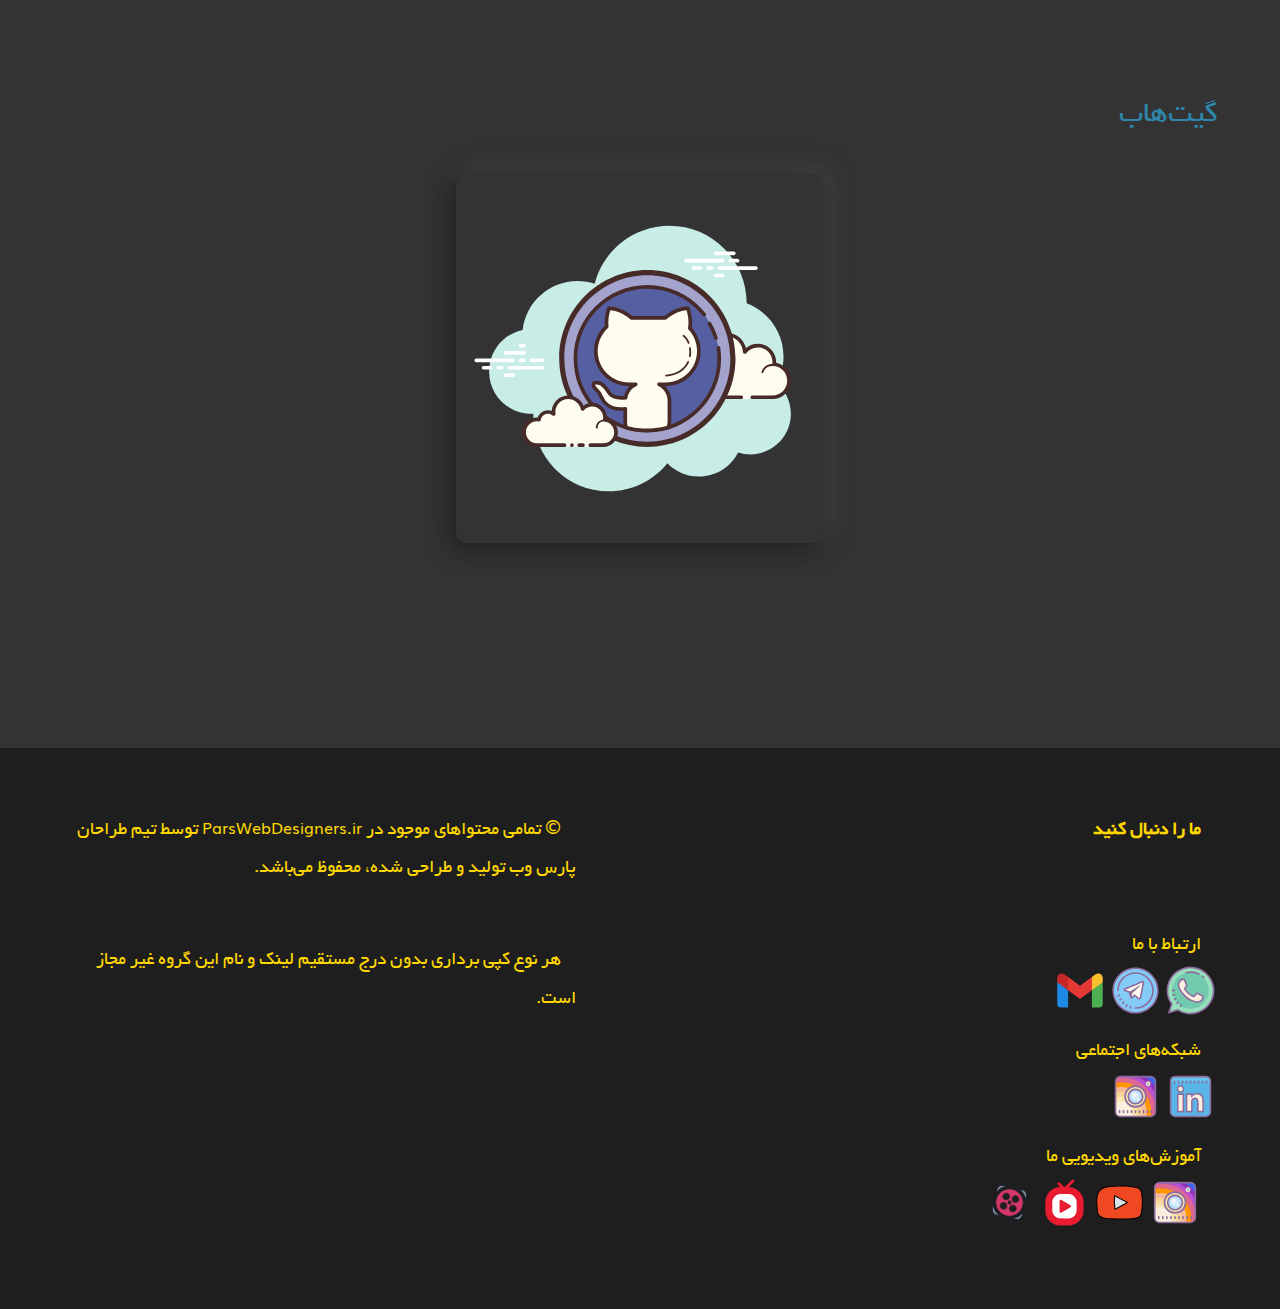
==== commit 9db0db19: "desing menu in about us(not optimized)" ====
--- a/aboutus.html
+++ b/aboutus.html
@@ -9,22 +9,61 @@
         <link rel="icon" href="./img/icon.png"/>
         <link rel="stylesheet" type="text/css" media="only screen and (min-width: 0px) and (max-width:600px)" href="./css/600K.css"/>
         <link rel="stylesheet" type="text/css" media="only screen and (min-width: 601px)" href="./css/600B.css"/>
-        <title></title>
+        <title>درباره طراحان پارس وب</title>
+        <style>
+            .cont{
+                width: 0%;height: 100%;
+                background-color: rgba(0, 0, 0, 0);
+                transition: .4s;overflow: hidden;pointer-events: auto;
+            }
+            nav{
+                position: fixed;top: 0;right: 0;left: 0;bottom: 0;
+                background-color: rgba(0, 0, 0, 0);pointer-events: none;transition: 0.4s;
+            }
+
+            .menu p a{
+                transition: .2s;
+                transition-timing-function:ease;
+            }
+
+            .menu p a:hover ,.menu p a:focus ,menu p a:active{
+                color: #ffd700;
+                font-weight: bolder;
+                font-size: 125%;
+            }
+            .cl{
+                transition: .2s;
+                transition-timing-function:ease;
+            }
+            .cl:hover, .cl:focus , .cl:active{
+                color: #ffd700 ;
+            }
+        </style>
     </head>
     <body>
-        <section style="color:#ffd700;text-indent: 0; margin: 3% 2%;">
-            <svg xmlns="http://www.w3.org/2000/svg" width="45" height="45" fill="currentColor" class="bi bi-menu-button-wide-fill" viewBox="0 0 16 16">
+
+        <div onclick="show()" style="cursor: pointer;color: #ffd700;display: inline-flex;border-radius: 10px;margin-top:4%;text-indent: 0;box-shadow:  -5px 5px 10px #1e1e1e,5px -5px 10px #484848;">
+            <svg style="margin:20px;" xmlns="http://www.w3.org/2000/svg" width="40" height="40" fill="currentColor" class="bi bi-menu-button-wide-fill" viewBox="0 0 16 16">
                 <path d="M1.5 0A1.5 1.5 0 0 0 0 1.5v2A1.5 1.5 0 0 0 1.5 5h13A1.5 1.5 0 0 0 16 3.5v-2A1.5 1.5 0 0 0 14.5 0h-13zm1 2h3a.5.5 0 0 1 0 1h-3a.5.5 0 0 1 0-1zm9.927.427A.25.25 0 0 1 12.604 2h.792a.25.25 0 0 1 .177.427l-.396.396a.25.25 0 0 1-.354 0l-.396-.396zM0 8a2 2 0 0 1 2-2h12a2 2 0 0 1 2 2v5a2 2 0 0 1-2 2H2a2 2 0 0 1-2-2V8zm1 3v2a1 1 0 0 0 1 1h12a1 1 0 0 0 1-1v-2H1zm14-1V8a1 1 0 0 0-1-1H2a1 1 0 0 0-1 1v2h14zM2 8.5a.5.5 0 0 1 .5-.5h9a.5.5 0 0 1 0 1h-9a.5.5 0 0 1-.5-.5zm0 4a.5.5 0 0 1 .5-.5h6a.5.5 0 0 1 0 1h-6a.5.5 0 0 1-.5-.5z"/>
             </svg>
-        </section>
-        <nav style="height: 100%;display: flex;
-            position: fixed;
-            top: 0;left: 0;
-            right: 0;bottom: 0;
-        ">
-            <section style="background-color: #1e1e1e;display: inline-block;width: 50%;">1</section>
-            <section style="background-color: rgba(0, 0, 0, 0.5);display: inline-block;width: 50%;">2</section>
+        </div>
+
+        <nav id="content">
+            <section id="tst" class="cont">
+                
+                    <div class="cl" style="font-size: 250%;font-weight: bolder;direction: ltr;color: white;padding-top: 7%;padding-bottom:4%;padding-left: 2%;"><span style="cursor: pointer;" onclick="hide()" class="cl">&times;</span></div>
+                    <hr>
+                    <br>
+
+                    <section style="text-align: center;padding-top: 10%;" class="menu">
+                        <p style="padding-bottom: 10%;"><a href="#">صفحه اصلی</a></p>
+                        <p style="padding-bottom: 10%;"><a href="#">ادیتور پارس کد</a></p>
+                        <p style="padding-bottom: 10%;"><a href="#">درباره ما</a></p>
+                    </section>
+
+            </section>
         </nav>
+        
         <header>
             <p style="margin: 5%;">ما علاوه بر ارائه خدمات و محصولات مبتنی بر وب، راه آموزش رایگان طراحی و توسعه وب را پیش گرفتیم.
                 امید و هدف آن است که بتوانیم مرجع خوبی برای یادگیری طراحی و توسعه وب پارسی باشیم.<br>
@@ -152,6 +191,23 @@
             </section>
             <div style="clear: both;"></div>
        </footer>
+
+       <script>
+        var nav= document.getElementById('tst').style;
+        var cont= document.getElementById('content').style;
+
+        function show(){
+            nav.width='50%';
+            nav.backgroundColor='rgba(0,0,0,.8)';
+            cont.visibility="visible";cont.backgroundColor="rgba(0,0,0,0.7)";
+            
+        }
+        function hide(){
+            nav.backgroundColor='rgba(0,0,0,0)';
+            nav.width='0%';
+            cont.backgroundColor="rgba(0,0,0,0)";
+        }
+    </script>
     </body>
 </html>
 
